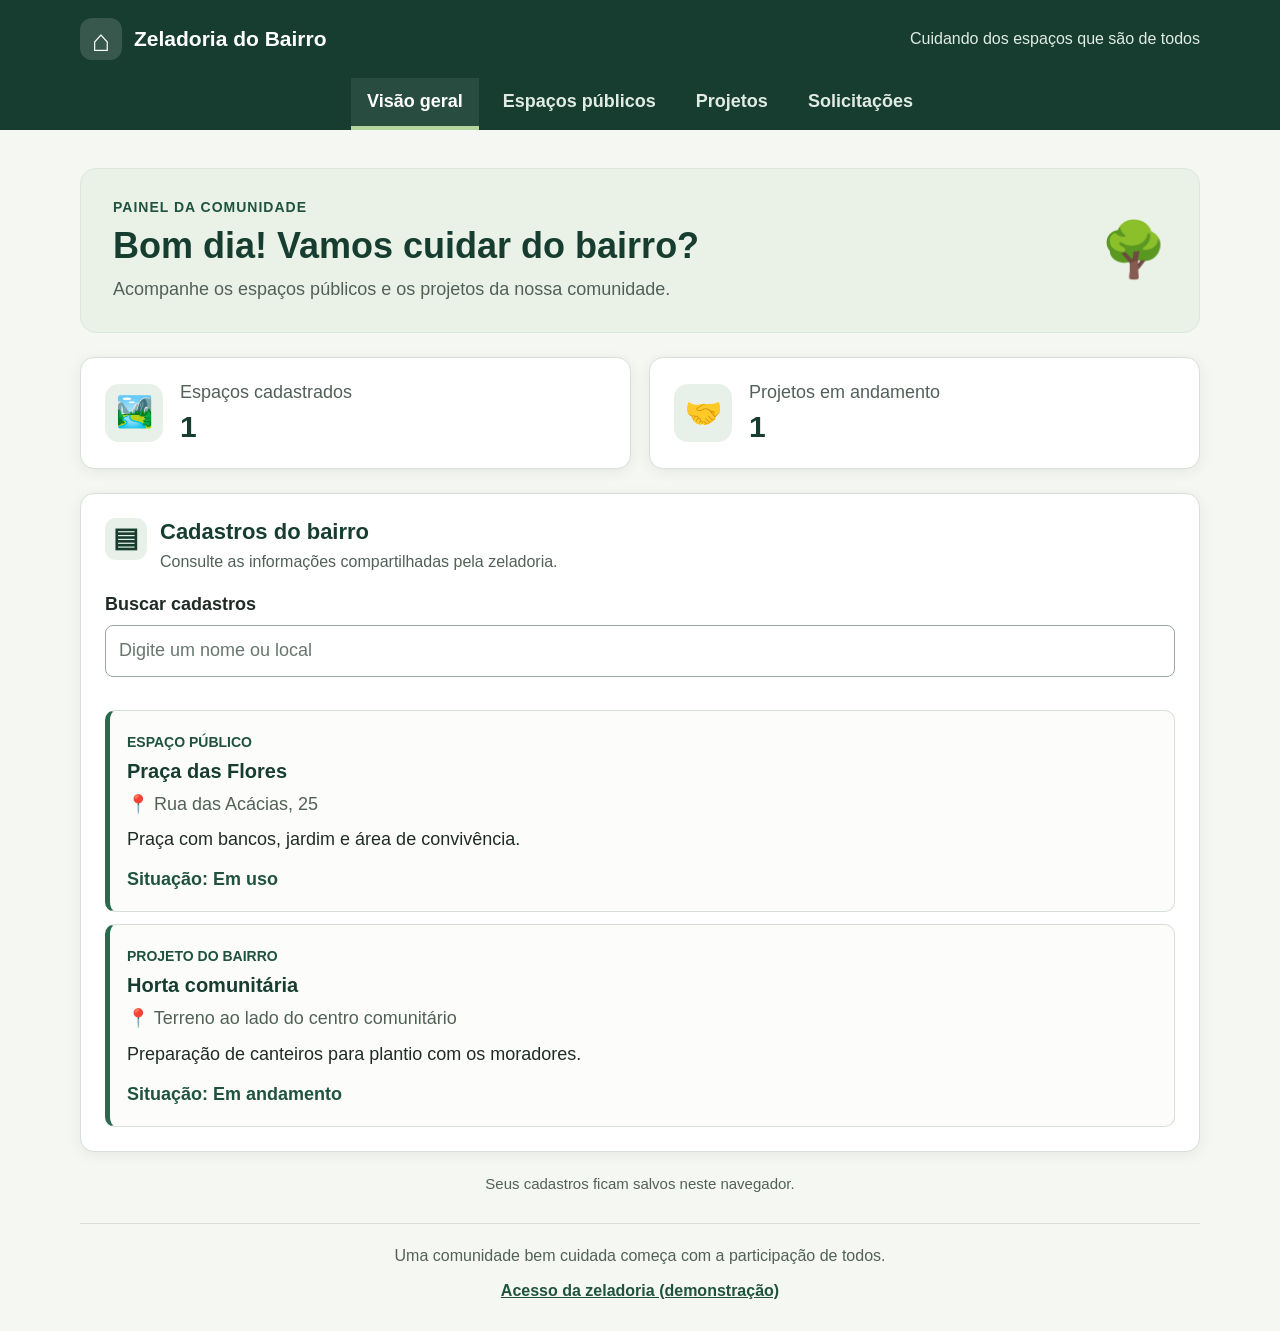
==== globa solution/html/index.html @ 501427c9 "Add files via upload" ====
<!DOCTYPE html>
<html lang="pt-BR">
<head>
  <meta charset="UTF-8">
  <meta name="viewport" content="width=device-width, initial-scale=1">
  <meta name="theme-color" content="#f5f7f2">
  <title>Zeladoria do Bairro</title>
  <link rel="stylesheet" href="../css/style.css">
  <script src="../js/public.js" defer></script>
</head>
<body data-page="dashboard">
  <a class="skip-link" href="#conteudo">Pular para o conteúdo</a>

  <header class="site-header">
    <div class="header-inner">
      <a class="brand" href="#" aria-label="Zeladoria do Bairro, página inicial">
        <span class="brand-icon" aria-hidden="true">⌂</span>
        <span>Zeladoria do Bairro</span>
      </a>
      <p class="header-note">Cuidando dos espaços que são de todos</p>
    </div>
    <nav class="main-nav" aria-label="Navegação principal">
      <a href="index.html" aria-current="page">Visão geral</a>
      <a href="espacos.html">Espaços públicos</a>
      <a href="projetos.html">Projetos</a>
      <a href="solicitacoes.html">Solicitações</a>
    </nav>
  </header>

  <main id="conteudo" class="page-content">
    <section class="welcome" aria-labelledby="page-title">
      <div>
        <p class="eyebrow">PAINEL DA COMUNIDADE</p>
        <h1 id="page-title">Bom dia! Vamos cuidar do bairro?</h1>
        <p class="welcome-copy">Acompanhe os espaços públicos e os projetos da nossa comunidade.</p>
      </div>
      <span class="welcome-icon" aria-hidden="true">🌳</span>
    </section>

    <section class="summary-grid" aria-label="Resumo do bairro">
      <article class="summary-card">
        <span class="summary-icon" aria-hidden="true">🏞️</span>
        <div>
          <p>Espaços cadastrados</p>
          <strong id="space-count">0</strong>
        </div>
      </article>
      <article class="summary-card">
        <span class="summary-icon" aria-hidden="true">🤝</span>
        <div>
          <p>Projetos em andamento</p>
          <strong id="project-count">0</strong>
        </div>
      </article>
    </section>

    <div class="content-grid">
      <section class="panel list-panel dashboard-list" aria-labelledby="list-title">
        <div class="list-heading">
          <div class="section-heading">
            <span class="heading-icon list-icon" aria-hidden="true">▤</span>
            <div>
              <h2 id="list-title">Cadastros do bairro</h2>
              <p>Consulte as informações compartilhadas pela zeladoria.</p>
            </div>
          </div>
          <label class="search-label" for="search-items">Buscar cadastros</label>
          <input class="search-input" id="search-items" type="search" placeholder="Digite um nome ou local">
        </div>

        <div id="item-list" class="item-list" aria-live="polite"></div>
        <p id="empty-state" class="empty-state" hidden>Nenhum cadastro encontrado.</p>
      </section>
    </div>
    <p class="privacy-note">Seus cadastros ficam salvos neste navegador.</p>
  </main>

  <footer class="site-footer">
    <p>Uma comunidade bem cuidada começa com a participação de todos.</p>
    <p class="admin-entry"><a href="admin.html">Acesso da zeladoria (demonstração)</a></p>
  </footer>
</body>
</html>
---- globa solution/css/style.css ----
:root {
  color-scheme: light;
  --green-900: #173d31;
  --green-800: #20533f;
  --green-700: #286a4d;
  --green-100: #e8f1e9;
  --cream: #f5f7f2;
  --ink: #202b25;
  --muted: #526158;
  --line: #d7dfd8;
  --white: #fff;
  --shadow: 0 3px 14px rgb(23 61 49 / 7%);
}

* {
  box-sizing: border-box;
}

body {
  margin: 0;
  background: var(--cream);
  color: var(--ink);
  font-family: Arial, Helvetica, sans-serif;
  font-size: 18px;
  line-height: 1.55;
}

button,
input,
select,
textarea {
  font: inherit;
}

a {
  color: inherit;
}

.skip-link {
  position: absolute;
  z-index: 2;
  top: 8px;
  left: 8px;
  padding: 12px 16px;
  transform: translateY(-160%);
  border-radius: 6px;
  background: var(--white);
  color: var(--green-900);
}

.skip-link:focus {
  transform: translateY(0);
}

.site-header {
  background: var(--green-900);
  color: var(--white);
}

.main-nav {
  display: flex;
  justify-content: center;
  gap: 8px;
  width: min(1120px, calc(100% - 40px));
  margin: 0 auto;
  overflow-x: auto;
}

.main-nav a {
  display: block;
  min-height: 48px;
  padding: 10px 16px;
  border-bottom: 4px solid transparent;
  color: #e0ebe3;
  font-weight: 700;
  text-decoration: none;
  white-space: nowrap;
}

.main-nav a:hover,
.main-nav a[aria-current="page"] {
  border-bottom-color: #b6d59c;
  background: rgb(255 255 255 / 8%);
  color: var(--white);
}

.header-inner,
.page-content,
.site-footer {
  width: min(1120px, calc(100% - 40px));
  margin: 0 auto;
}

.header-inner {
  min-height: 78px;
  display: flex;
  align-items: center;
  justify-content: space-between;
  gap: 20px;
}

.brand {
  display: inline-flex;
  align-items: center;
  gap: 12px;
  color: var(--white);
  font-size: 21px;
  font-weight: 700;
  text-decoration: none;
}

.brand-icon {
  display: grid;
  width: 42px;
  height: 42px;
  place-items: center;
  border-radius: 12px;
  background: rgb(255 255 255 / 14%);
  font-size: 30px;
}

.header-note {
  margin: 0;
  color: #e0ebe3;
  font-size: 16px;
}

.page-content {
  padding: 38px 0 28px;
}

.welcome {
  display: flex;
  align-items: center;
  justify-content: space-between;
  gap: 20px;
  margin-bottom: 24px;
  padding: 28px 32px;
  border: 1px solid #dce7dc;
  border-radius: 16px;
  background: #eaf2e8;
}

.eyebrow {
  margin: 0 0 5px;
  color: var(--green-800);
  font-size: 14px;
  font-weight: 700;
  letter-spacing: 1px;
}

h1,
h2,
p {
  overflow-wrap: anywhere;
}

h1 {
  margin: 0;
  color: var(--green-900);
  font-size: clamp(27px, 4vw, 36px);
  line-height: 1.2;
}

.welcome-copy {
  margin: 9px 0 0;
  color: var(--muted);
}

.welcome-icon {
  flex: 0 0 auto;
  font-size: 54px;
}

.summary-grid {
  display: grid;
  grid-template-columns: repeat(2, minmax(0, 1fr));
  gap: 18px;
  margin-bottom: 24px;
}

.summary-card {
  display: flex;
  align-items: center;
  gap: 17px;
  min-height: 112px;
  padding: 20px 24px;
  border: 1px solid var(--line);
  border-radius: 14px;
  background: var(--white);
  box-shadow: var(--shadow);
}

.summary-icon {
  display: grid;
  width: 58px;
  height: 58px;
  flex: 0 0 auto;
  place-items: center;
  border-radius: 14px;
  background: var(--green-100);
  font-size: 30px;
}

.summary-card p {
  margin: 0 0 2px;
  color: var(--muted);
}

.summary-card strong {
  color: var(--green-900);
  font-size: 30px;
  line-height: 1.2;
}

.content-grid {
  display: grid;
  grid-template-columns: minmax(290px, 0.8fr) minmax(0, 1.5fr);
  align-items: start;
  gap: 20px;
}

.panel {
  min-width: 0;
  padding: 24px;
  border: 1px solid var(--line);
  border-radius: 14px;
  background: var(--white);
  box-shadow: var(--shadow);
}

.section-heading {
  display: flex;
  align-items: flex-start;
  gap: 13px;
  margin-bottom: 20px;
}

.heading-icon {
  display: grid;
  width: 42px;
  height: 42px;
  flex: 0 0 auto;
  place-items: center;
  border-radius: 11px;
  background: var(--green-100);
  color: var(--green-900);
  font-size: 27px;
  font-weight: 700;
}

h2 {
  margin: 0;
  color: var(--green-900);
  font-size: 22px;
  line-height: 1.3;
}

.section-heading p {
  margin: 4px 0 0;
  color: var(--muted);
  font-size: 16px;
}

.dashboard-list {
  grid-column: 1 / -1;
}

.public-content {
  grid-template-columns: minmax(0, 1fr);
}

.admin-management-grid {
  grid-template-columns: minmax(0, 1fr);
}

.public-status {
  margin: 12px 0 0;
  color: var(--green-800);
  font-weight: 700;
}

.demo-notice {
  margin: 0 0 22px;
  padding: 16px 18px;
  border: 2px solid #8a5a00;
  border-radius: 10px;
  background: #fff5d9;
  color: #49320b;
}

.requests-admin-panel {
  margin-top: 22px;
}

.admin-entry {
  margin-top: 10px !important;
}

.admin-entry a {
  color: var(--green-800);
  font-weight: 700;
}

.admin-entry a:hover,
.privacy-note a:hover {
  text-decoration-thickness: 2px;
}

form {
  display: flex;
  flex-direction: column;
}

form label,
.search-label {
  margin: 12px 0 6px;
  color: var(--ink);
  font-weight: 700;
}

input,
select,
textarea {
  width: 100%;
  min-height: 50px;
  padding: 11px 13px;
  border: 1px solid #9aa99e;
  border-radius: 8px;
  background: var(--white);
  color: var(--ink);
}

textarea {
  min-height: 96px;
  resize: vertical;
}

input::placeholder,
textarea::placeholder {
  color: #68766d;
  opacity: 1;
}

input:focus,
select:focus,
textarea:focus,
button:focus-visible,
a:focus-visible {
  outline: 3px solid #e6a92e;
  outline-offset: 3px;
}

.optional {
  color: var(--muted);
  font-size: 15px;
  font-weight: 400;
}

.button {
  min-height: 52px;
  padding: 11px 16px;
  border: 2px solid transparent;
  border-radius: 8px;
  cursor: pointer;
  font-weight: 700;
}

.button-primary {
  background: var(--green-800);
  color: var(--white);
}

.button-primary:hover {
  background: var(--green-900);
}

.submit-button {
  margin-top: 20px;
}

.form-message {
  min-height: 1.5em;
  margin: 8px 0 0;
  color: var(--green-800);
  font-weight: 700;
}

.list-heading {
  margin-bottom: 17px;
}

.list-heading .section-heading {
  margin-bottom: 12px;
}

.search-label {
  display: block;
  margin-top: 16px;
}

.filters {
  display: flex;
  flex-wrap: wrap;
  gap: 8px;
  padding-bottom: 16px;
  border-bottom: 1px solid var(--line);
}

.filter-button {
  min-height: 44px;
  padding: 8px 14px;
  border: 1px solid #9aa99e;
  border-radius: 999px;
  background: var(--white);
  color: var(--green-900);
  cursor: pointer;
  font-weight: 700;
}

.filter-button:hover,
.filter-button.is-selected {
  border-color: var(--green-800);
  background: var(--green-800);
  color: var(--white);
}

.item-list {
  display: grid;
  gap: 12px;
  padding-top: 16px;
}

.item-card {
  padding: 17px;
  border: 1px solid var(--line);
  border-left: 5px solid var(--green-700);
  border-radius: 10px;
  background: #fcfdfb;
}

.item-card-top {
  display: flex;
  align-items: flex-start;
  justify-content: space-between;
  gap: 12px;
}

.item-type {
  display: inline-block;
  margin-bottom: 4px;
  color: var(--green-800);
  font-size: 14px;
  font-weight: 700;
}

.item-card h3 {
  margin: 0;
  color: var(--green-900);
  font-size: 20px;
  line-height: 1.3;
}

.item-location {
  margin: 7px 0 0;
  color: var(--muted);
}

.item-description {
  margin: 8px 0 0;
  color: var(--ink);
}

.item-controls {
  display: flex;
  align-items: end;
  gap: 12px;
  margin-top: 14px;
}

.status-field {
  width: min(260px, 100%);
}

.status-field label {
  display: block;
  margin: 0 0 5px;
  color: var(--muted);
  font-size: 15px;
  font-weight: 700;
}

.status-field select {
  min-height: 44px;
}

.delete-button {
  min-height: 44px;
  padding: 8px 12px;
  border: 1px solid #9c3d36;
  border-radius: 8px;
  background: var(--white);
  color: #812c27;
  cursor: pointer;
  font-weight: 700;
}

.delete-button:hover {
  background: #fff0ef;
}

.empty-state {
  margin: 20px 0 0;
  padding: 18px;
  border-radius: 8px;
  background: var(--cream);
  color: var(--muted);
  text-align: center;
}

.privacy-note {
  margin: 20px 0 0;
  color: var(--muted);
  font-size: 15px;
  text-align: center;
}

.site-footer {
  padding: 20px 0 28px;
  border-top: 1px solid var(--line);
  color: var(--muted);
  font-size: 16px;
  text-align: center;
}

.site-footer p {
  margin: 0;
}

@media (max-width: 760px) {
  .main-nav {
    justify-content: flex-start;
    width: 100%;
    padding: 0 12px;
  }

  .main-nav a {
    padding-right: 12px;
    padding-left: 12px;
  }

  .content-grid {
    grid-template-columns: 1fr;
  }

  .dashboard-list {
    grid-column: auto;
  }
}

@media (max-width: 520px) {
  body {
    font-size: 17px;
  }

  .header-inner,
  .page-content,
  .site-footer {
    width: min(100% - 28px, 1120px);
  }

  .header-inner {
    min-height: 68px;
  }

  .brand {
    font-size: 18px;
  }

  .brand-icon {
    width: 38px;
    height: 38px;
  }

  .header-note {
    display: none;
  }

  .page-content {
    padding-top: 22px;
  }

  .welcome {
    padding: 21px;
  }

  .welcome-icon {
    font-size: 40px;
  }

  .summary-grid {
    grid-template-columns: 1fr;
    gap: 12px;
  }

  .summary-card {
    min-height: 90px;
    padding: 15px 18px;
  }

  .panel {
    padding: 18px;
  }

  .item-controls {
    align-items: stretch;
    flex-direction: column;
  }

  .status-field {
    width: 100%;
  }
}
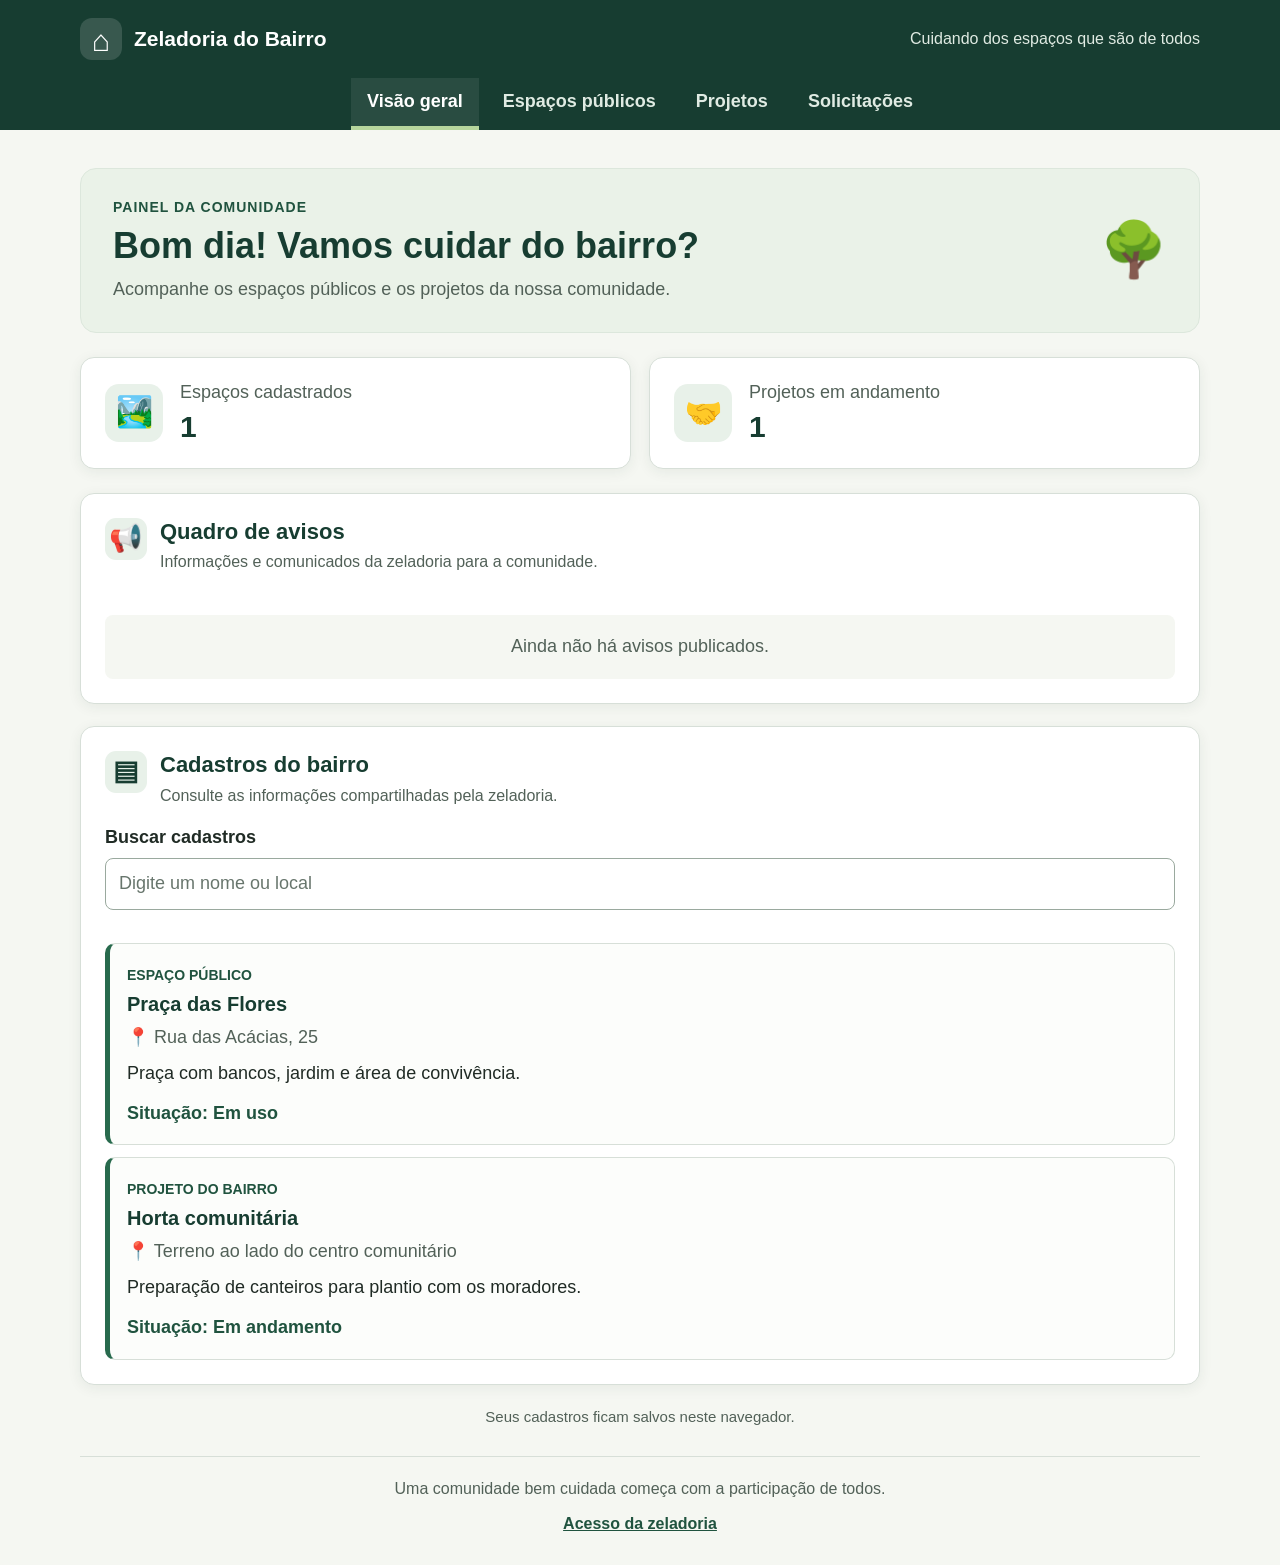
==== commit 11cb9351: "Add files via upload" ====
--- a/globa solution/html/index.html
+++ b/globa solution/html/index.html
@@ -54,6 +54,18 @@
       </article>
     </section>
 
+    <section class="panel announcements-panel" aria-labelledby="announcements-title">
+      <div class="section-heading">
+        <span class="heading-icon" aria-hidden="true">📢</span>
+        <div>
+          <h2 id="announcements-title">Quadro de avisos</h2>
+          <p>Informações e comunicados da zeladoria para a comunidade.</p>
+        </div>
+      </div>
+      <div id="public-announcements" class="announcement-list" aria-live="polite"></div>
+      <p id="public-announcements-empty" class="empty-state">Ainda não há avisos publicados.</p>
+    </section>
+
     <div class="content-grid">
       <section class="panel list-panel dashboard-list" aria-labelledby="list-title">
         <div class="list-heading">
@@ -77,7 +89,7 @@
 
   <footer class="site-footer">
     <p>Uma comunidade bem cuidada começa com a participação de todos.</p>
-    <p class="admin-entry"><a href="admin.html">Acesso da zeladoria (demonstração)</a></p>
+    <p class="admin-entry"><a href="admin.html">Acesso da zeladoria</a></p>
   </footer>
 </body>
 </html>
--- a/globa solution/css/style.css
+++ b/globa solution/css/style.css
@@ -289,8 +289,88 @@
   color: #49320b;
 }
 
+.login-panel {
+  width: min(100%, 560px);
+  margin: 20px auto;
+}
+
+.login-panel h1 {
+  font-size: 24px;
+}
+
+.admin-session {
+  display: flex;
+  align-items: center;
+  justify-content: space-between;
+  gap: 16px;
+  margin: 0 0 18px;
+}
+
+.admin-session p {
+  margin: 0;
+  color: var(--green-900);
+  font-weight: 700;
+}
+
 .requests-admin-panel {
   margin-top: 22px;
+}
+
+.announcements-panel,
+.announcements-admin-panel {
+  margin: 0 0 22px;
+}
+
+.announcements-admin-panel {
+  margin-top: 22px;
+}
+
+.announcement-list {
+  display: grid;
+  gap: 12px;
+}
+
+.announcement-card {
+  padding: 18px;
+  border: 1px solid var(--line);
+  border-left: 5px solid var(--green-700);
+  border-radius: 10px;
+  background: #fcfdfb;
+}
+
+.announcement-card-heading {
+  display: flex;
+  align-items: flex-start;
+  justify-content: space-between;
+  gap: 12px;
+}
+
+.announcement-card h3 {
+  margin: 0;
+  color: var(--green-900);
+  font-size: 20px;
+  line-height: 1.3;
+}
+
+.announcement-card time {
+  flex: 0 0 auto;
+  color: var(--muted);
+  font-size: 15px;
+}
+
+.announcement-card > p {
+  margin: 10px 0 0;
+  white-space: pre-wrap;
+}
+
+.announcement-card .delete-button {
+  margin-top: 14px;
+}
+
+.announcements-list-title {
+  margin: 24px 0 4px;
+  color: var(--green-900);
+  font-size: 19px;
 }
 
 .admin-entry {
